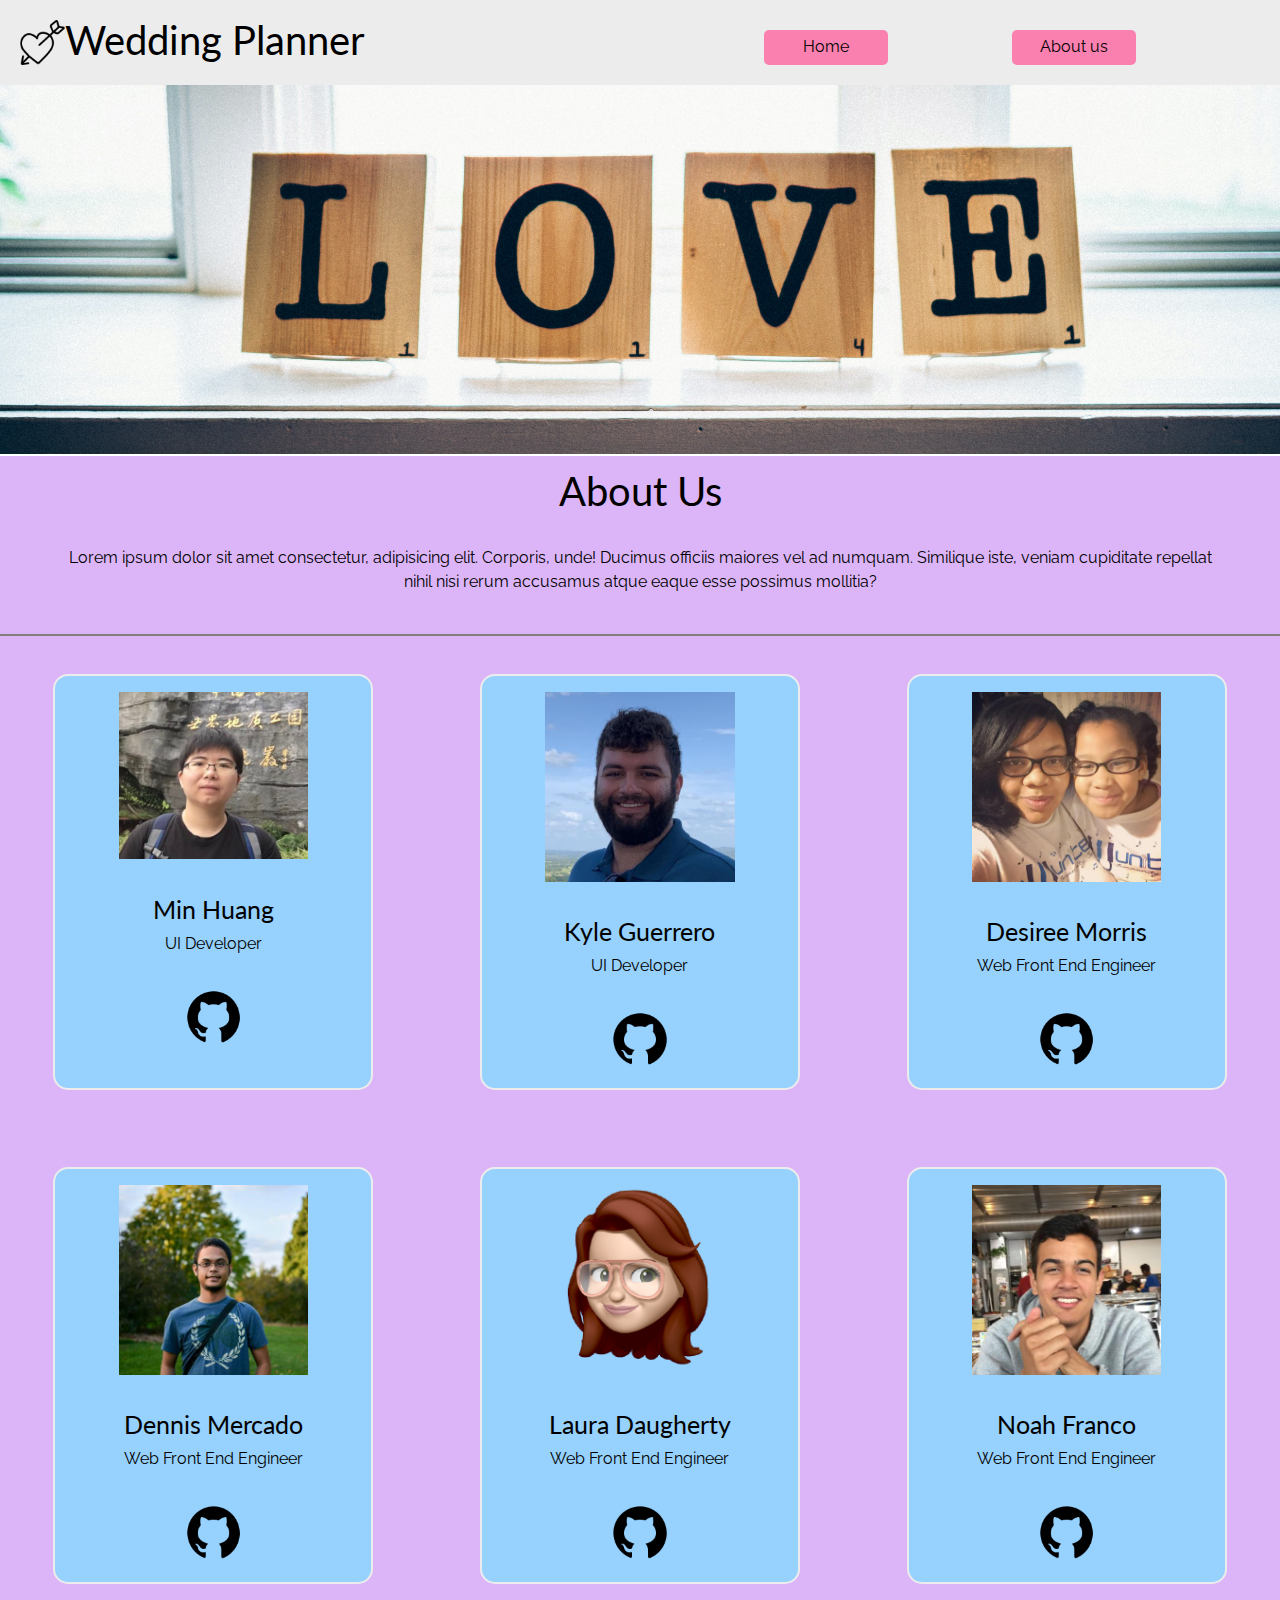
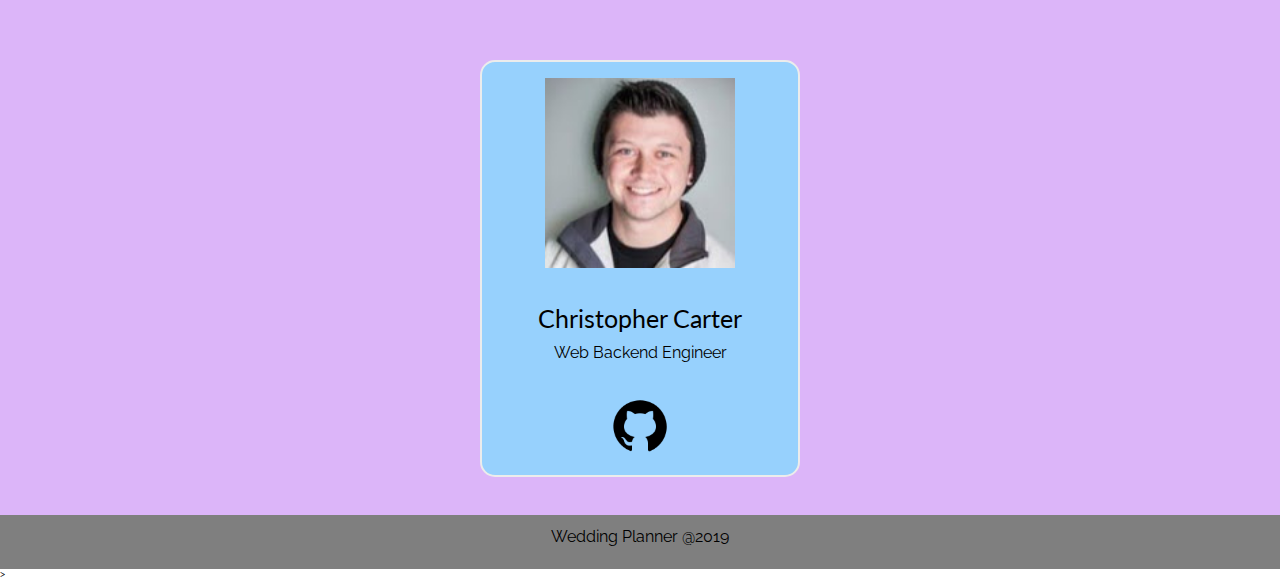
==== about.html @ 47f5aafe "finished about-page desktop version" ====
<!DOCTYPE html>
<html lang="en">

<head>
    <meta charset="UTF-8">
    <meta name="viewport" content="width=device-width, initial-scale=1.0">
    <meta http-equiv="X-UA-Compatible" content="ie=edge">
    <link href="https://fonts.googleapis.com/css?family=Lato|Raleway&display=swap" rel="stylesheet">
    <link href="css/index.css" rel="stylesheet">
    <title>Wedding Planner</title>
</head>

<body>
    <div class="container home">
        <div class="navigation">
            <div class="nav_title">
                <img src="img/heart_icon.png" alt="heart_icon">
                <h1>Wedding Planner</h1>
            </div>
            <nav>
                <a href="index.html">Home</a>
                <a href="about.html">About us</a>
            </nav>

        </div>
        <div class="about-header">
            <img src="img/love.jpg" alt="love">
        </div>
        <div class="about-main">
            <div class="main-text">
            <h1>About Us</h1>
            <p>Lorem ipsum dolor sit amet consectetur, adipisicing elit. Corporis, unde! Ducimus officiis maiores vel ad numquam. Similique iste, veniam cupiditate repellat nihil nisi rerum accusamus atque eaque esse possimus mollitia?</p>
</div>
<div class="main-people">
    <div class="people">
        <img class="people_img" src="img/Min_image.jpg" alt="Min_Huang">
        <div class="people_info">
            <h4>Min Huang</h4>
            <p>UI Developer </p>
        </div>
       <a href="https://github.com/huangm96" target="_blank"><img class="github_icon" src="img/github_img.png" alt="github"></a>
    </div>
    <div class="people">
            <img class="people_img"src="img/Kyle_image.jpg" alt="Kyle_Guerrero">
            <div class="people_info">
                    <h4>Kyle Guerrero</h4>
                    <p>UI Developer </p>
            </div>
            <a href="https://github.com/AceMouty" target="_blank"><img class="github_icon" src="img/github_img.png" alt="github"></a>
        </div>
    <div class="people">
            <img class="people_img"src="img/Desiree_image.jpg" alt="Desiree_Morris">
            <div class="people_info">
                    <h4>Desiree Morris</h4>
                    <p>Web Front End Engineer</p>
            </div>
            <a href="https://github.com/desiquinn" target="_blank"><img class="github_icon" src="img/github_img.png" alt="github"></a>
        </div>
    <div class="people">
            <img class="people_img"src="img/Dennis_image.jpg" alt="Dennis_Mercado">
            <div class="people_info">
                    <h4>Dennis Mercado</h4>
                    <p>Web Front End Engineer</p>
            </div>
            <a href="https://github.com/denmercs" target="_blank"><img class="github_icon" src="img/github_img.png" alt="github"></a>
        </div>
    <div class="people">
            <img class="people_img"src="img/Laura_image.png" alt="Laura_Daugherty">
            <div class="people_info">
                    <h4>Laura Daugherty</h4>
                    <p>Web Front End Engineer</p>
            </div>
            <a href="https://github.com/laura-daugherty" target="_blank"><img class="github_icon" src="img/github_img.png" alt="github"></a>
        </div>
        <div class="people">
                <img class="people_img"src="img/Noah_image.jpg" alt="Noah_Franco">
                <div class="people_info">
                        <h4>Noah Franco</h4>
                        <p>Web Front End Engineer</p>
                </div>
                <a href="https://github.com/noahfranco" target="_blank"><img class="github_icon" src="img/github_img.png" alt="github"></a>
            </div>
    <div class="people">
            <img class="people_img"src="img/Chris_image.jpg" alt="Chris_Carter">
            <div class="people_info">
                    <h4>Christopher Carter</h4>
                    <p>Web Backend Engineer</p>
            </div>
            <a href="https://github.com/ChrisJCarter91" target="_blank"><img class="github_icon" src="img/github_img.png" alt="github"></a>
        </div>
</div>
        </div>
        <footer>

            <p>Wedding Planner @2019</p>
        </footer>>














    </div>
</body>

</html>
---- css/index.css ----
/* http://meyerweb.com/eric/tools/css/reset/ 
   v2.0 | 20110126
   License: none (public domain)
*/
html,
body,
div,
span,
applet,
object,
iframe,
h1,
h2,
h3,
h4,
h5,
h6,
p,
blockquote,
pre,
a,
abbr,
acronym,
address,
big,
cite,
code,
del,
dfn,
em,
img,
ins,
kbd,
q,
s,
samp,
small,
strike,
strong,
sub,
sup,
tt,
var,
b,
u,
i,
center,
dl,
dt,
dd,
ol,
ul,
li,
fieldset,
form,
label,
legend,
table,
caption,
tbody,
tfoot,
thead,
tr,
th,
td,
article,
aside,
canvas,
details,
embed,
figure,
figcaption,
footer,
header,
hgroup,
menu,
nav,
output,
ruby,
section,
summary,
time,
mark,
audio,
video {
  margin: 0;
  padding: 0;
  border: 0;
  font-size: 100%;
  font: inherit;
  vertical-align: baseline;
}
/* HTML5 display-role reset for older browsers */
article,
aside,
details,
figcaption,
figure,
footer,
header,
hgroup,
menu,
nav,
section {
  display: block;
}
body {
  line-height: 1;
}
ol,
ul {
  list-style: none;
}
blockquote,
q {
  quotes: none;
}
blockquote:before,
blockquote:after,
q:before,
q:after {
  content: '';
  content: none;
}
table {
  border-collapse: collapse;
  border-spacing: 0;
}
* {
  box-sizing: border-box;
}
html {
  font-size: 62.5%;
}
html,
body {
  font-family: 'Raleway', sans-serif;
}
h1,
h2,
h3,
h4,
h5 {
  font-family: 'Lato', sans-serif;
}
h1 {
  font-size: 4rem;
}
h2 {
  font-size: 3.2rem;
  padding-bottom: 10px;
}
h4 {
  font-size: 2.5rem;
  padding-bottom: 10px;
}
p {
  line-height: 1.5;
  font-size: 1.6rem;
  padding-bottom: 10px;
}
a {
  line-height: 1.5;
  font-size: 1.6rem;
  text-decoration: none;
  color: black;
}
img {
  max-width: 100%;
  height: auto;
}
.container {
  max-width: 100vw;
}
.navigation {
  padding: 20px ;
  display: flex;
  background: #ECECEC;
  justify-content: space-between;
}
@media (max-width: 800px) {
  .navigation {
    flex-direction: column;
  }
}
.navigation .nav_title {
  width: 50%;
  display: flex;
}
@media (max-width: 800px) {
  .navigation .nav_title {
    width: 100%;
    justify-content: center;
  }
}
.navigation .nav_title img {
  width: 45px;
  height: 45px;
}
.navigation nav {
  width: 50%;
  padding: 10px 0 0 0;
  display: flex;
  justify-content: space-evenly;
}
.navigation nav a {
  width: 20%;
  background-color: #FA80AF;
  color: black;
  font-size: 1.6rem;
  padding: 5px 0;
  border-radius: 5px;
  text-align: center;
}
.navigation nav a:hover {
  background-color: black;
  color: #FA80AF;
}
@media (max-width: 800px) {
  .navigation nav {
    width: 100%;
  }
  .navigation nav a {
    width: 35%;
  }
}
footer {
  text-align: center;
  background: #7F7F7F;
  padding: 10px 0;
}
.header_content {
  height: 80vh;
  background-image: url("../img/rings_flower.jpg");
  background-repeat: no-repeat;
  background-size: cover;
  background-position: center;
  display: flex;
  flex-direction: column;
  justify-content: space-evenly;
  align-items: center;
}
@media (max-width: 500px) {
  .header_content {
    width: 100%;
    height: 60vh;
  }
}
.header_content .header_content_text {
  width: 60%;
}
@media (max-width: 500px) {
  .header_content .header_content_text {
    width: 100%;
  }
}
.header_content .header_content_text h1 {
  font-size: 7rem;
  text-align: center;
}
@media (max-width: 500px) {
  .header_content .header_content_text h1 {
    display: none;
  }
}
.header_content .header_content_text h4 {
  text-align: center;
  padding: 50px 5px 20px 5px;
}
@media (max-width: 500px) {
  .header_content .header_content_text h4 {
    font-size: 2rem;
    padding: 20px 20px 20px 50px;
  }
}
.header_content .header_button {
  width: 100%;
}
@media (max-width: 500px) {
  .header_content .header_button {
    width: 100%;
    padding: 0 0 20px 0;
  }
}
.header_content .header_button nav {
  display: flex;
  justify-content: center;
}
.header_content .header_button nav .header_button {
  width: 30%;
  background-color: #FA80AF;
  color: black;
  font-size: 1.6rem;
  padding: 5px 0;
  border-radius: 5px;
  text-align: center;
}
.header_content .header_button nav .header_button:hover {
  background-color: black;
  color: #FA80AF;
}
@media (max-width: 500px) {
  .header_content .header_button nav .header_button {
    width: 50%;
  }
}
.main_content {
  display: flex;
}
@media (max-width: 800px) {
  .main_content {
    flex-direction: column;
  }
}
.main_content p {
  text-align: center;
}
.main_content .planner_content {
  width: 50vw;
  background: #97D1FD;
}
@media (max-width: 800px) {
  .main_content .planner_content {
    width: 100%;
  }
}
.main_content .couples_content {
  width: 50vw;
  background: #DCB5F9;
}
@media (max-width: 800px) {
  .main_content .couples_content {
    width: 100%;
  }
}
.main_content h2 {
  text-align: center;
  padding: 30px 0;
}
.main_content p {
  padding: 0 40px;
}
.main_content h4 {
  padding: 15px 0 10px 40px;
}
.main_content .feature_list {
  padding: 0 0 10px 0;
  display: flex;
  justify-content: space-evenly;
}
.main_content .feature_list li {
  font-size: 2rem;
  list-style-type: circle;
}
@media (max-width: 500px) {
  .main_content .feature_list {
    flex-direction: column;
    align-items: center;
  }
}
.main_content img {
  width: 50%;
  margin: 20px 25%;
}
@media (max-width: 500px) {
  .main_content img {
    width: 80%;
    margin: 20px 10%;
  }
}
.main_content .feature_button_p {
  display: none;
}
@media (max-width: 800px) {
  .main_content .feature_button_p {
    display: block;
    width: 80%;
    margin: 5px auto 20px auto;
    background-color: black;
    color: #DCB5F9;
    font-size: 1.6rem;
    padding: 5px 0;
    border-radius: 5px;
    text-align: center;
  }
  .main_content .feature_button_p:hover {
    background-color: #DCB5F9;
    color: black;
  }
}
.main_content .feature_button_c {
  display: none;
}
@media (max-width: 800px) {
  .main_content .feature_button_c {
    display: block;
    width: 80%;
    margin: 5px auto 20px auto;
    background-color: black;
    color: #97D1FD;
    font-size: 1.6rem;
    padding: 5px 0;
    border-radius: 5px;
    text-align: center;
  }
  .main_content .feature_button_c:hover {
    background-color: #97D1FD;
    color: black;
  }
}
.bottom_content {
  background: linear-gradient(90deg, #97D1FD 50%, rgba(0, 0, 0, 0) 30%), #DCB5F9;
  padding: 10px 0 20px 0;
}
@media (max-width: 800px) {
  .bottom_content {
    display: none;
  }
}
.bottom_content .bottom_button {
  width: 30%;
  margin: 0 auto ;
  background-color: #FA80AF;
  color: black;
  font-size: 1.6rem;
  padding: 5px 0;
  border-radius: 5px;
  text-align: center;
}
.bottom_content .bottom_button:hover {
  background-color: black;
  color: #FA80AF;
}
.about-main {
  background: #DCB5F9;
}
.main-text {
  border-bottom: 2px solid #7F7F7F;
}
.main-text h1 {
  text-align: center;
  padding: 15px 0;
}
.main-text p {
  text-align: center;
  padding: 20px 5% 40px 5%;
}
.main-people {
  display: flex;
  flex-wrap: wrap;
  justify-content: space-around;
}
.main-people .people_img {
  width: 60%;
  margin: 5% 20%;
}
.main-people .github_icon {
  width: 20%;
  margin: 0 40% 10px 40%;
}
.people {
  width: 25%;
  margin: 3% 3%;
  display: column;
  border: 2px solid #ECECEC;
  border-radius: 15px;
  background: #97D1FD;
}
.people_info {
  padding: 20px 0;
}
.people_info h4 {
  text-align: center;
}
.people_info p {
  text-align: center;
}
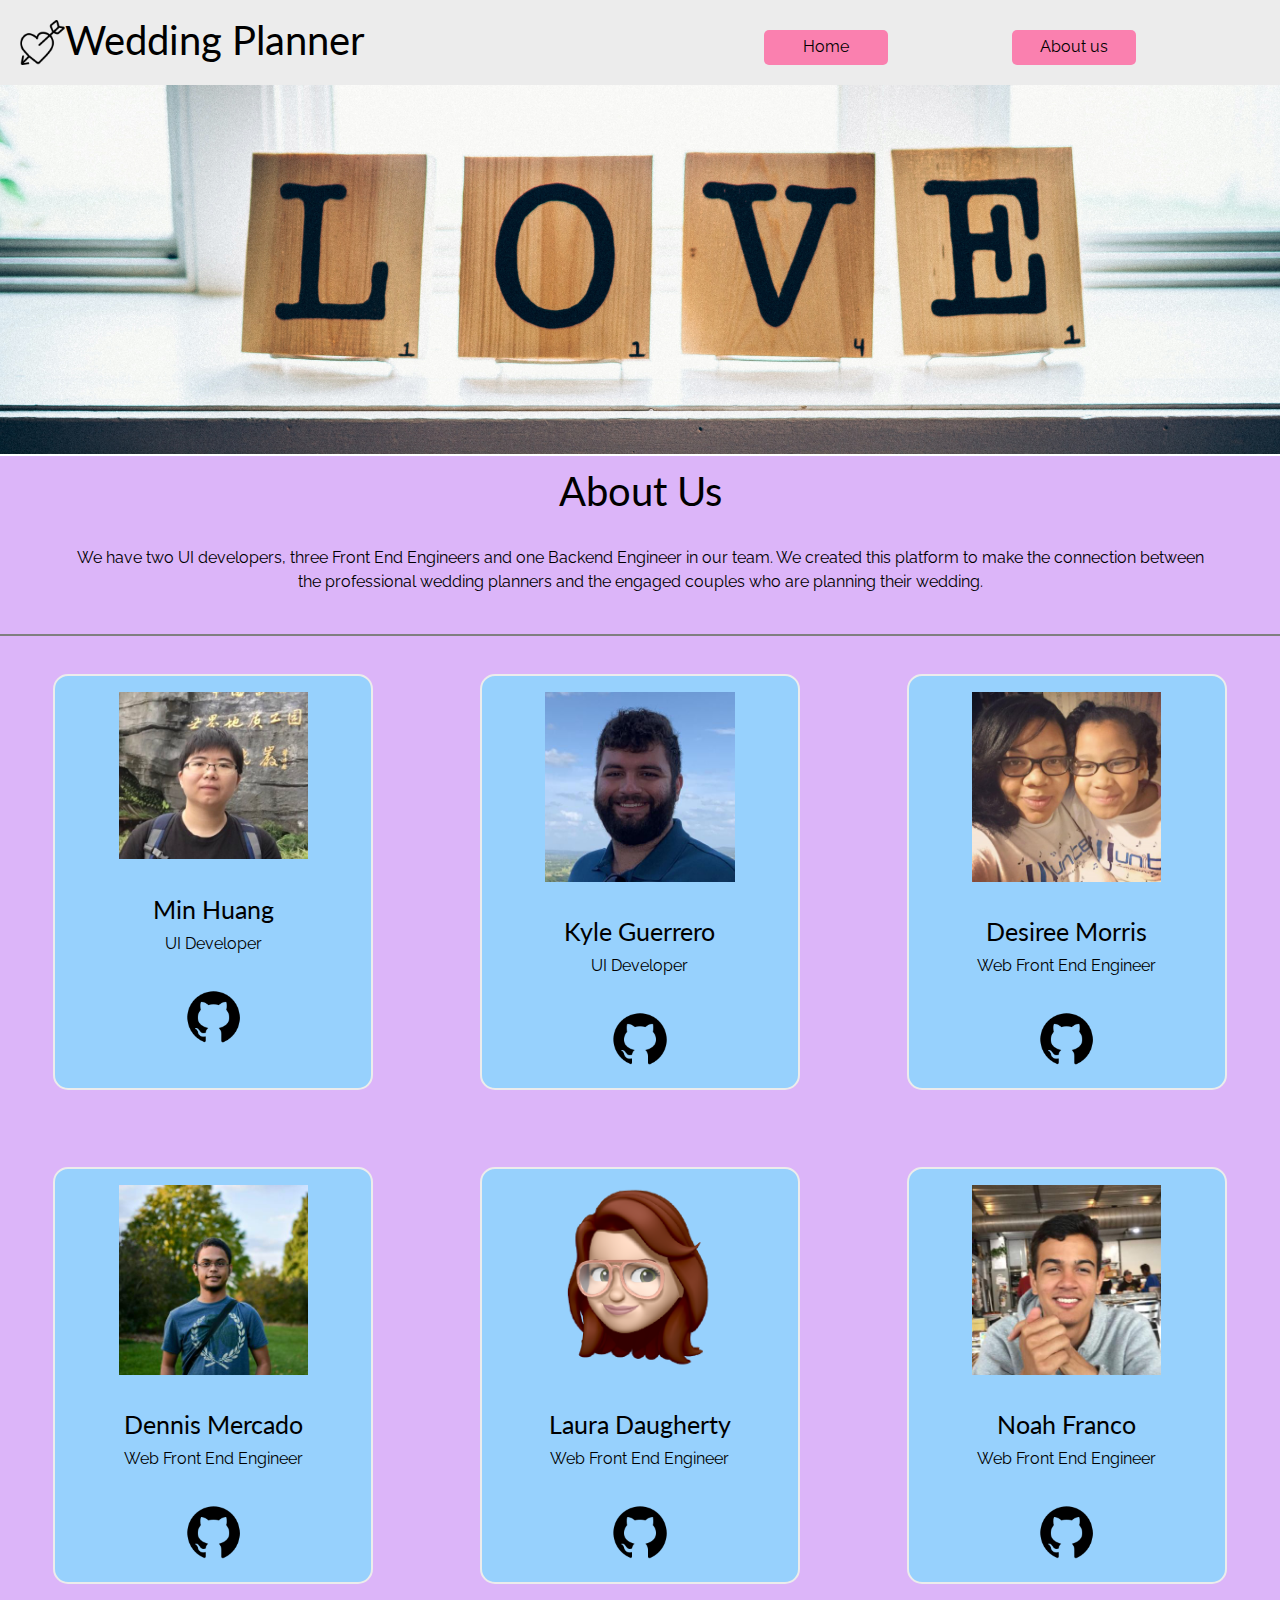
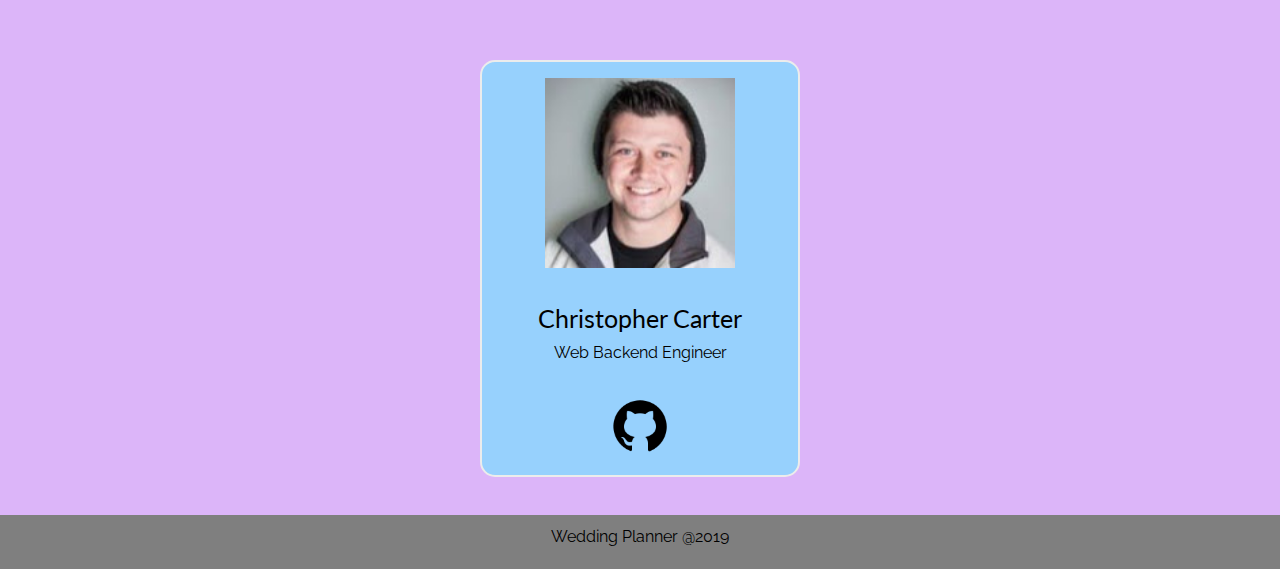
==== commit e029867b: "added comments" ====
--- a/about.html
+++ b/about.html
@@ -12,6 +12,7 @@
 
 <body>
     <div class="container home">
+        <!--Navigation-->
         <div class="navigation">
             <div class="nav_title">
                 <img src="img/heart_icon.png" alt="heart_icon">
@@ -23,90 +24,90 @@
             </nav>
 
         </div>
+        <!--header img-->
         <div class="about-header">
             <img src="img/love.jpg" alt="love">
         </div>
+        <!--main content-->
         <div class="about-main">
+            <!--main content text-->
             <div class="main-text">
-            <h1>About Us</h1>
-            <p>Lorem ipsum dolor sit amet consectetur, adipisicing elit. Corporis, unde! Ducimus officiis maiores vel ad numquam. Similique iste, veniam cupiditate repellat nihil nisi rerum accusamus atque eaque esse possimus mollitia?</p>
-</div>
-<div class="main-people">
-    <div class="people">
-        <img class="people_img" src="img/Min_image.jpg" alt="Min_Huang">
-        <div class="people_info">
-            <h4>Min Huang</h4>
-            <p>UI Developer </p>
-        </div>
-       <a href="https://github.com/huangm96" target="_blank"><img class="github_icon" src="img/github_img.png" alt="github"></a>
-    </div>
-    <div class="people">
-            <img class="people_img"src="img/Kyle_image.jpg" alt="Kyle_Guerrero">
-            <div class="people_info">
-                    <h4>Kyle Guerrero</h4>
-                    <p>UI Developer </p>
+                <h1>About Us</h1>
+                <p>We have two UI developers, three Front End Engineers and one Backend Engineer in our team. We created
+                    this platform to make the connection between the professional wedding planners and the engaged
+                    couples who are planning their wedding. </p>
             </div>
-            <a href="https://github.com/AceMouty" target="_blank"><img class="github_icon" src="img/github_img.png" alt="github"></a>
-        </div>
-    <div class="people">
-            <img class="people_img"src="img/Desiree_image.jpg" alt="Desiree_Morris">
-            <div class="people_info">
-                    <h4>Desiree Morris</h4>
-                    <p>Web Front End Engineer</p>
-            </div>
-            <a href="https://github.com/desiquinn" target="_blank"><img class="github_icon" src="img/github_img.png" alt="github"></a>
-        </div>
-    <div class="people">
-            <img class="people_img"src="img/Dennis_image.jpg" alt="Dennis_Mercado">
-            <div class="people_info">
-                    <h4>Dennis Mercado</h4>
-                    <p>Web Front End Engineer</p>
-            </div>
-            <a href="https://github.com/denmercs" target="_blank"><img class="github_icon" src="img/github_img.png" alt="github"></a>
-        </div>
-    <div class="people">
-            <img class="people_img"src="img/Laura_image.png" alt="Laura_Daugherty">
-            <div class="people_info">
-                    <h4>Laura Daugherty</h4>
-                    <p>Web Front End Engineer</p>
-            </div>
-            <a href="https://github.com/laura-daugherty" target="_blank"><img class="github_icon" src="img/github_img.png" alt="github"></a>
-        </div>
-        <div class="people">
-                <img class="people_img"src="img/Noah_image.jpg" alt="Noah_Franco">
-                <div class="people_info">
+            <!--people section-->
+            <div class="main-people">
+                <div class="people">
+                    <img class="people_img" src="img/Min_image.jpg" alt="Min_Huang">
+                    <div class="people_info">
+                        <h4>Min Huang</h4>
+                        <p>UI Developer </p>
+                    </div>
+                    <a href="https://github.com/huangm96" target="_blank"><img class="github_icon"
+                            src="img/github_img.png" alt="github"></a>
+                </div>
+                <div class="people">
+                    <img class="people_img" src="img/Kyle_image.jpg" alt="Kyle_Guerrero">
+                    <div class="people_info">
+                        <h4>Kyle Guerrero</h4>
+                        <p>UI Developer </p>
+                    </div>
+                    <a href="https://github.com/AceMouty" target="_blank"><img class="github_icon"
+                            src="img/github_img.png" alt="github"></a>
+                </div>
+                <div class="people">
+                    <img class="people_img" src="img/Desiree_image.jpg" alt="Desiree_Morris">
+                    <div class="people_info">
+                        <h4>Desiree Morris</h4>
+                        <p>Web Front End Engineer</p>
+                    </div>
+                    <a href="https://github.com/desiquinn" target="_blank"><img class="github_icon"
+                            src="img/github_img.png" alt="github"></a>
+                </div>
+                <div class="people">
+                    <img class="people_img" src="img/Dennis_image.jpg" alt="Dennis_Mercado">
+                    <div class="people_info">
+                        <h4>Dennis Mercado</h4>
+                        <p>Web Front End Engineer</p>
+                    </div>
+                    <a href="https://github.com/denmercs" target="_blank"><img class="github_icon"
+                            src="img/github_img.png" alt="github"></a>
+                </div>
+                <div class="people">
+                    <img class="people_img" src="img/Laura_image.png" alt="Laura_Daugherty">
+                    <div class="people_info">
+                        <h4>Laura Daugherty</h4>
+                        <p>Web Front End Engineer</p>
+                    </div>
+                    <a href="https://github.com/laura-daugherty" target="_blank"><img class="github_icon"
+                            src="img/github_img.png" alt="github"></a>
+                </div>
+                <div class="people">
+                    <img class="people_img" src="img/Noah_image.jpg" alt="Noah_Franco">
+                    <div class="people_info">
                         <h4>Noah Franco</h4>
                         <p>Web Front End Engineer</p>
+                    </div>
+                    <a href="https://github.com/noahfranco" target="_blank"><img class="github_icon"
+                            src="img/github_img.png" alt="github"></a>
                 </div>
-                <a href="https://github.com/noahfranco" target="_blank"><img class="github_icon" src="img/github_img.png" alt="github"></a>
+                <div class="people">
+                    <img class="people_img" src="img/Chris_image.jpg" alt="Chris_Carter">
+                    <div class="people_info">
+                        <h4>Christopher Carter</h4>
+                        <p>Web Backend Engineer</p>
+                    </div>
+                    <a href="https://github.com/ChrisJCarter91" target="_blank"><img class="github_icon"
+                            src="img/github_img.png" alt="github"></a>
+                </div>
             </div>
-    <div class="people">
-            <img class="people_img"src="img/Chris_image.jpg" alt="Chris_Carter">
-            <div class="people_info">
-                    <h4>Christopher Carter</h4>
-                    <p>Web Backend Engineer</p>
-            </div>
-            <a href="https://github.com/ChrisJCarter91" target="_blank"><img class="github_icon" src="img/github_img.png" alt="github"></a>
-        </div>
-</div>
         </div>
         <footer>
 
             <p>Wedding Planner @2019</p>
-        </footer>>
-
-
-
-
-
-
-
-
-
-
-
-
-
+        </footer>
 
     </div>
 </body>
--- a/css/index.css
+++ b/css/index.css
@@ -193,6 +193,11 @@
     justify-content: center;
   }
 }
+@media (max-width: 500px) {
+  .navigation .nav_title h1 {
+    font-size: 3.5rem;
+  }
+}
 .navigation .nav_title img {
   width: 45px;
   height: 45px;
@@ -466,6 +471,16 @@
   border-radius: 15px;
   background: #97D1FD;
 }
+@media (max-width: 800px) {
+  .people {
+    width: 40%;
+  }
+}
+@media (max-width: 500px) {
+  .people {
+    width: 80%;
+  }
+}
 .people_info {
   padding: 20px 0;
 }
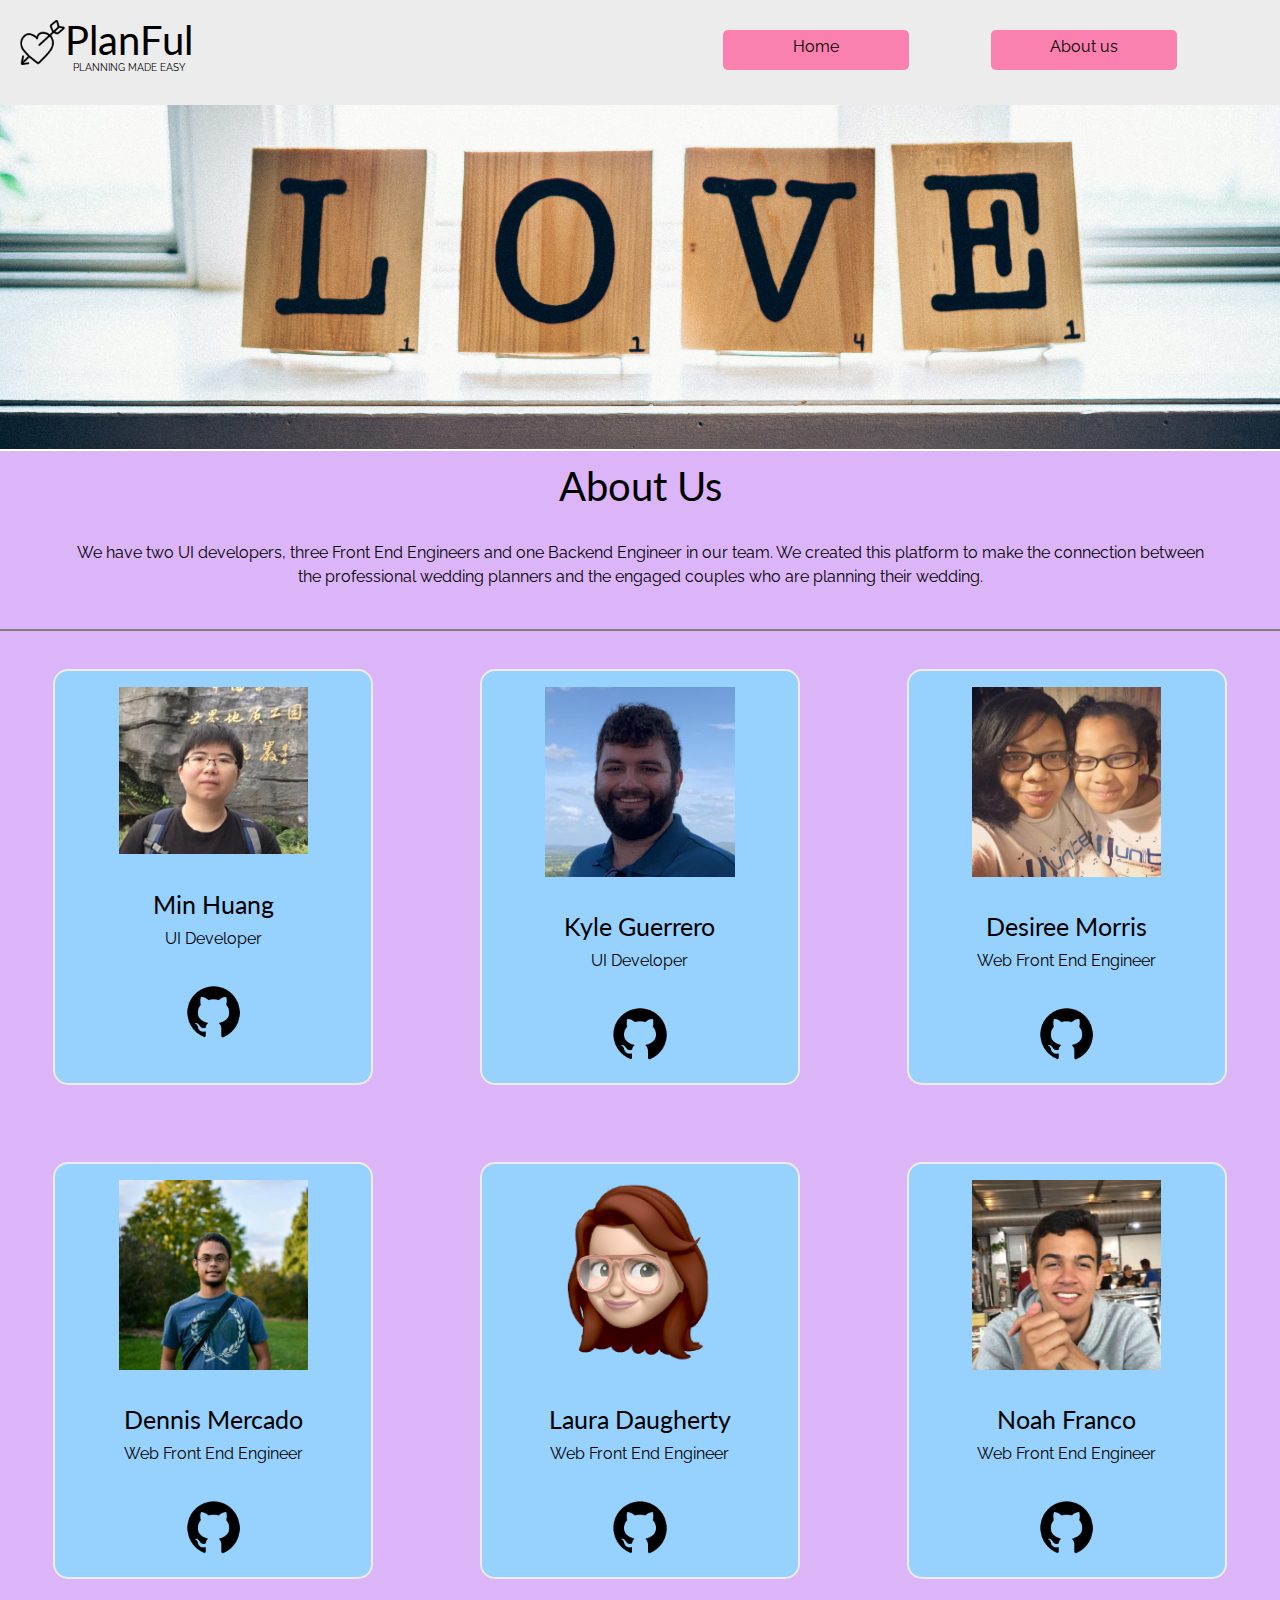
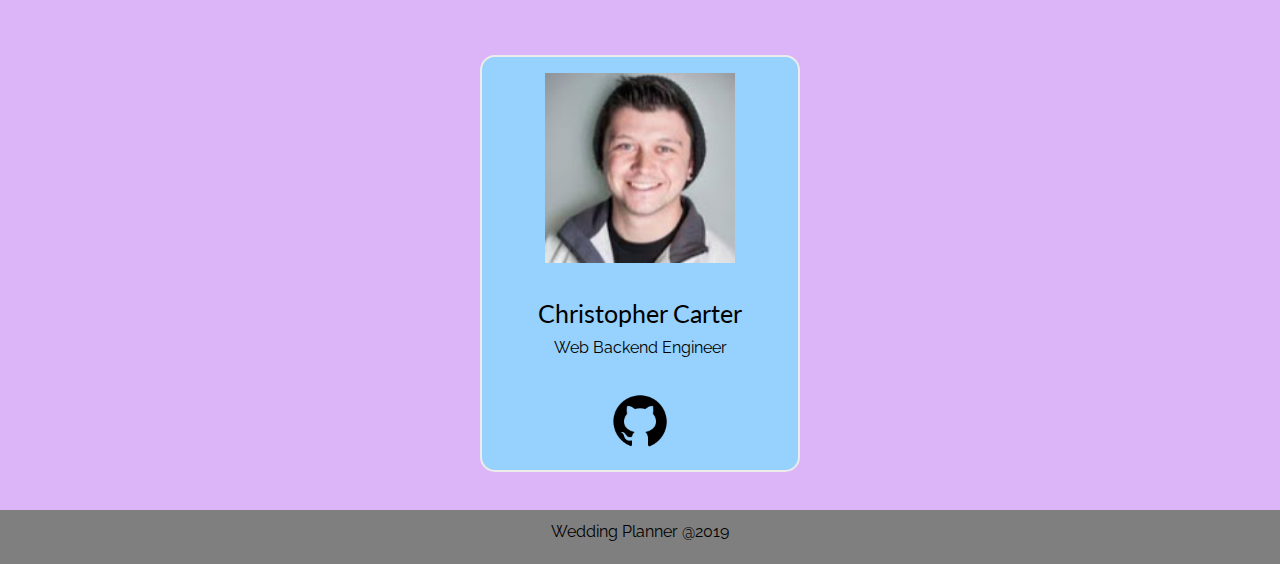
==== commit 1495244a: "fixed nav" ====
--- a/about.html
+++ b/about.html
@@ -16,7 +16,10 @@
         <div class="navigation">
             <div class="nav_title">
                 <img src="img/heart_icon.png" alt="heart_icon">
-                <h1>Wedding Planner</h1>
+                <div class="logo-text">
+                    <h1>PlanFul</h1>
+                    <p>PLANNING MADE EASY</p>
+                </div>
             </div>
             <nav>
                 <a href="index.html">Home</a>
@@ -39,7 +42,7 @@
             </div>
             <!--people section-->
             <div class="main-people">
-                <div class="people">
+                <div class="people Min">
                     <img class="people_img" src="img/Min_image.jpg" alt="Min_Huang">
                     <div class="people_info">
                         <h4>Min Huang</h4>
@@ -48,7 +51,7 @@
                     <a href="https://github.com/huangm96" target="_blank"><img class="github_icon"
                             src="img/github_img.png" alt="github"></a>
                 </div>
-                <div class="people">
+                <div class="people Kyle">
                     <img class="people_img" src="img/Kyle_image.jpg" alt="Kyle_Guerrero">
                     <div class="people_info">
                         <h4>Kyle Guerrero</h4>
@@ -57,7 +60,7 @@
                     <a href="https://github.com/AceMouty" target="_blank"><img class="github_icon"
                             src="img/github_img.png" alt="github"></a>
                 </div>
-                <div class="people">
+                <div class="people Desiree">
                     <img class="people_img" src="img/Desiree_image.jpg" alt="Desiree_Morris">
                     <div class="people_info">
                         <h4>Desiree Morris</h4>
@@ -66,7 +69,7 @@
                     <a href="https://github.com/desiquinn" target="_blank"><img class="github_icon"
                             src="img/github_img.png" alt="github"></a>
                 </div>
-                <div class="people">
+                <div class="people Dennis">
                     <img class="people_img" src="img/Dennis_image.jpg" alt="Dennis_Mercado">
                     <div class="people_info">
                         <h4>Dennis Mercado</h4>
@@ -75,7 +78,7 @@
                     <a href="https://github.com/denmercs" target="_blank"><img class="github_icon"
                             src="img/github_img.png" alt="github"></a>
                 </div>
-                <div class="people">
+                <div class="people Laura">
                     <img class="people_img" src="img/Laura_image.png" alt="Laura_Daugherty">
                     <div class="people_info">
                         <h4>Laura Daugherty</h4>
@@ -84,7 +87,7 @@
                     <a href="https://github.com/laura-daugherty" target="_blank"><img class="github_icon"
                             src="img/github_img.png" alt="github"></a>
                 </div>
-                <div class="people">
+                <div class="people Noah">
                     <img class="people_img" src="img/Noah_image.jpg" alt="Noah_Franco">
                     <div class="people_info">
                         <h4>Noah Franco</h4>
@@ -93,7 +96,7 @@
                     <a href="https://github.com/noahfranco" target="_blank"><img class="github_icon"
                             src="img/github_img.png" alt="github"></a>
                 </div>
-                <div class="people">
+                <div class="people Chris">
                     <img class="people_img" src="img/Chris_image.jpg" alt="Chris_Carter">
                     <div class="people_info">
                         <h4>Christopher Carter</h4>
--- a/css/index.css
+++ b/css/index.css
@@ -173,19 +173,27 @@
   max-width: 100vw;
 }
 .navigation {
+  width: 100%;
   padding: 20px ;
   display: flex;
   background: #ECECEC;
   justify-content: space-between;
+  position: fixed;
+  z-index: 999;
 }
 @media (max-width: 800px) {
   .navigation {
+    padding: 10px ;
     flex-direction: column;
   }
 }
 .navigation .nav_title {
   width: 50%;
   display: flex;
+}
+.navigation .nav_title p {
+  font-size: 1rem;
+  text-align: center;
 }
 @media (max-width: 800px) {
   .navigation .nav_title {
@@ -194,8 +202,9 @@
   }
 }
 @media (max-width: 500px) {
-  .navigation .nav_title h1 {
-    font-size: 3.5rem;
+  .navigation .nav_title img {
+    width: 30px;
+    height: 30px;
   }
 }
 .navigation .nav_title img {
@@ -209,6 +218,141 @@
   justify-content: space-evenly;
 }
 .navigation nav a {
+  width: 30%;
+  height: 40px;
+  background-color: #FA80AF;
+  color: black;
+  font-size: 1.6rem;
+  padding: 5px 0;
+  border-radius: 5px;
+  text-align: center;
+}
+.navigation nav a:hover {
+  background-color: black;
+  color: #FA80AF;
+  animation: shake 0.8s;
+  animation-iteration-count: infinite;
+}
+@keyframes shake {
+  0% {
+    transform: translate(1px, 1px) rotate(0deg);
+  }
+  10% {
+    transform: translate(-1px, -2px) rotate(-1deg);
+  }
+  20% {
+    transform: translate(-3px, 0px) rotate(1deg);
+  }
+  30% {
+    transform: translate(3px, 2px) rotate(0deg);
+  }
+  40% {
+    transform: translate(1px, -1px) rotate(1deg);
+  }
+  50% {
+    transform: translate(-1px, 2px) rotate(-1deg);
+  }
+  60% {
+    transform: translate(-3px, 1px) rotate(0deg);
+  }
+  70% {
+    transform: translate(3px, 1px) rotate(-1deg);
+  }
+  80% {
+    transform: translate(-1px, -1px) rotate(1deg);
+  }
+  90% {
+    transform: translate(1px, 2px) rotate(0deg);
+  }
+  100% {
+    transform: translate(1px, -2px) rotate(-1deg);
+  }
+}
+@media (max-width: 800px) {
+  .navigation nav {
+    padding: 0 0 0 0;
+    width: 100%;
+  }
+  .navigation nav a {
+    width: 35%;
+  }
+}
+footer {
+  text-align: center;
+  background: #7F7F7F;
+  padding: 10px 0;
+}
+.header_content {
+  padding: 150px 0 0 0;
+  height: 80vh;
+  background-image: url("../img/rings_flower.jpg");
+  background-repeat: no-repeat;
+  background-size: cover;
+  background-position: center;
+  display: flex;
+  flex-direction: column;
+  justify-content: space-evenly;
+  align-items: center;
+}
+@media (max-width: 800px) {
+  .header_content {
+    height: 100vh;
+    padding: 25vh 0 0 0;
+  }
+}
+@media (max-width: 500px) {
+  .header_content {
+    width: 100%;
+    height: 100vh;
+    padding: 180px 0 0 0;
+  }
+}
+.header_content .header_content_text {
+  width: 60%;
+}
+@media (max-width: 500px) {
+  .header_content .header_content_text {
+    width: 100%;
+  }
+}
+.header_content .header_content_text h1 {
+  font-size: 6rem;
+  text-align: center;
+}
+@media (max-width: 800px) {
+  .header_content .header_content_text h1 {
+    font-size: 4rem;
+  }
+}
+@media (max-width: 500px) {
+  .header_content .header_content_text h1 {
+    display: none;
+  }
+}
+.header_content .header_content_text h4 {
+  text-align: center;
+  padding: 50px 5px 20px 5px;
+}
+@media (max-width: 500px) {
+  .header_content .header_content_text h4 {
+    font-size: 2rem;
+    padding: 20px 20px 20px 50px;
+  }
+}
+.header_content .header_button {
+  width: 100%;
+}
+@media (max-width: 500px) {
+  .header_content .header_button {
+    width: 100%;
+    padding: 0 0 20px 0;
+  }
+}
+.header_content .header_button nav {
+  display: flex;
+  justify-content: center;
+}
+.header_content .header_button nav a {
   width: 20%;
   background-color: #FA80AF;
   color: black;
@@ -217,96 +361,53 @@
   border-radius: 5px;
   text-align: center;
 }
-.navigation nav a:hover {
+.header_content .header_button nav a:hover {
   background-color: black;
   color: #FA80AF;
-}
-@media (max-width: 800px) {
-  .navigation nav {
+  animation: shake 0.8s;
+  animation-iteration-count: infinite;
+}
+@keyframes shake {
+  0% {
+    transform: translate(1px, 1px) rotate(0deg);
+  }
+  10% {
+    transform: translate(-1px, -2px) rotate(-1deg);
+  }
+  20% {
+    transform: translate(-3px, 0px) rotate(1deg);
+  }
+  30% {
+    transform: translate(3px, 2px) rotate(0deg);
+  }
+  40% {
+    transform: translate(1px, -1px) rotate(1deg);
+  }
+  50% {
+    transform: translate(-1px, 2px) rotate(-1deg);
+  }
+  60% {
+    transform: translate(-3px, 1px) rotate(0deg);
+  }
+  70% {
+    transform: translate(3px, 1px) rotate(-1deg);
+  }
+  80% {
+    transform: translate(-1px, -1px) rotate(1deg);
+  }
+  90% {
+    transform: translate(1px, 2px) rotate(0deg);
+  }
+  100% {
+    transform: translate(1px, -2px) rotate(-1deg);
+  }
+}
+@media (max-width: 800px) {
+  .header_content .header_button nav {
     width: 100%;
   }
-  .navigation nav a {
-    width: 35%;
-  }
-}
-footer {
-  text-align: center;
-  background: #7F7F7F;
-  padding: 10px 0;
-}
-.header_content {
-  height: 80vh;
-  background-image: url("../img/rings_flower.jpg");
-  background-repeat: no-repeat;
-  background-size: cover;
-  background-position: center;
-  display: flex;
-  flex-direction: column;
-  justify-content: space-evenly;
-  align-items: center;
-}
-@media (max-width: 500px) {
-  .header_content {
-    width: 100%;
-    height: 60vh;
-  }
-}
-.header_content .header_content_text {
-  width: 60%;
-}
-@media (max-width: 500px) {
-  .header_content .header_content_text {
-    width: 100%;
-  }
-}
-.header_content .header_content_text h1 {
-  font-size: 7rem;
-  text-align: center;
-}
-@media (max-width: 500px) {
-  .header_content .header_content_text h1 {
-    display: none;
-  }
-}
-.header_content .header_content_text h4 {
-  text-align: center;
-  padding: 50px 5px 20px 5px;
-}
-@media (max-width: 500px) {
-  .header_content .header_content_text h4 {
-    font-size: 2rem;
-    padding: 20px 20px 20px 50px;
-  }
-}
-.header_content .header_button {
-  width: 100%;
-}
-@media (max-width: 500px) {
-  .header_content .header_button {
-    width: 100%;
-    padding: 0 0 20px 0;
-  }
-}
-.header_content .header_button nav {
-  display: flex;
-  justify-content: center;
-}
-.header_content .header_button nav .header_button {
-  width: 30%;
-  background-color: #FA80AF;
-  color: black;
-  font-size: 1.6rem;
-  padding: 5px 0;
-  border-radius: 5px;
-  text-align: center;
-}
-.header_content .header_button nav .header_button:hover {
-  background-color: black;
-  color: #FA80AF;
-}
-@media (max-width: 500px) {
-  .header_content .header_button nav .header_button {
-    width: 50%;
+  .header_content .header_button nav a {
+    width: 45%;
   }
 }
 .main_content {
@@ -379,8 +480,14 @@
 @media (max-width: 800px) {
   .main_content .feature_button_p {
     display: block;
+    margin: 5px auto 20px auto;
+  }
+  .main_content .feature_button_p nav {
+    display: flex;
+    justify-content: center;
+  }
+  .main_content .feature_button_p nav a {
     width: 80%;
-    margin: 5px auto 20px auto;
     background-color: black;
     color: #DCB5F9;
     font-size: 1.6rem;
@@ -388,9 +495,46 @@
     border-radius: 5px;
     text-align: center;
   }
-  .main_content .feature_button_p:hover {
+  .main_content .feature_button_p nav a:hover {
     background-color: #DCB5F9;
     color: black;
+    animation: shake 0.8s;
+    animation-iteration-count: infinite;
+  }
+  @keyframes shake {
+    0% {
+      transform: translate(1px, 1px) rotate(0deg);
+    }
+    10% {
+      transform: translate(-1px, -2px) rotate(-1deg);
+    }
+    20% {
+      transform: translate(-3px, 0px) rotate(1deg);
+    }
+    30% {
+      transform: translate(3px, 2px) rotate(0deg);
+    }
+    40% {
+      transform: translate(1px, -1px) rotate(1deg);
+    }
+    50% {
+      transform: translate(-1px, 2px) rotate(-1deg);
+    }
+    60% {
+      transform: translate(-3px, 1px) rotate(0deg);
+    }
+    70% {
+      transform: translate(3px, 1px) rotate(-1deg);
+    }
+    80% {
+      transform: translate(-1px, -1px) rotate(1deg);
+    }
+    90% {
+      transform: translate(1px, 2px) rotate(0deg);
+    }
+    100% {
+      transform: translate(1px, -2px) rotate(-1deg);
+    }
   }
 }
 .main_content .feature_button_c {
@@ -399,8 +543,14 @@
 @media (max-width: 800px) {
   .main_content .feature_button_c {
     display: block;
+    margin: 5px auto 20px auto;
+  }
+  .main_content .feature_button_c nav {
+    display: flex;
+    justify-content: center;
+  }
+  .main_content .feature_button_c nav a {
     width: 80%;
-    margin: 5px auto 20px auto;
     background-color: black;
     color: #97D1FD;
     font-size: 1.6rem;
@@ -408,9 +558,46 @@
     border-radius: 5px;
     text-align: center;
   }
-  .main_content .feature_button_c:hover {
+  .main_content .feature_button_c nav a:hover {
     background-color: #97D1FD;
     color: black;
+    animation: shake 0.8s;
+    animation-iteration-count: infinite;
+  }
+  @keyframes shake {
+    0% {
+      transform: translate(1px, 1px) rotate(0deg);
+    }
+    10% {
+      transform: translate(-1px, -2px) rotate(-1deg);
+    }
+    20% {
+      transform: translate(-3px, 0px) rotate(1deg);
+    }
+    30% {
+      transform: translate(3px, 2px) rotate(0deg);
+    }
+    40% {
+      transform: translate(1px, -1px) rotate(1deg);
+    }
+    50% {
+      transform: translate(-1px, 2px) rotate(-1deg);
+    }
+    60% {
+      transform: translate(-3px, 1px) rotate(0deg);
+    }
+    70% {
+      transform: translate(3px, 1px) rotate(-1deg);
+    }
+    80% {
+      transform: translate(-1px, -1px) rotate(1deg);
+    }
+    90% {
+      transform: translate(1px, 2px) rotate(0deg);
+    }
+    100% {
+      transform: translate(1px, -2px) rotate(-1deg);
+    }
   }
 }
 .bottom_content {
@@ -422,9 +609,12 @@
     display: none;
   }
 }
-.bottom_content .bottom_button {
-  width: 30%;
-  margin: 0 auto ;
+.bottom_content .bottom_button nav {
+  display: flex;
+  justify-content: center;
+}
+.bottom_content .bottom_button nav a {
+  width: 50%;
   background-color: #FA80AF;
   color: black;
   font-size: 1.6rem;
@@ -432,9 +622,59 @@
   border-radius: 5px;
   text-align: center;
 }
-.bottom_content .bottom_button:hover {
+.bottom_content .bottom_button nav a:hover {
   background-color: black;
   color: #FA80AF;
+  animation: shake 0.8s;
+  animation-iteration-count: infinite;
+}
+@keyframes shake {
+  0% {
+    transform: translate(1px, 1px) rotate(0deg);
+  }
+  10% {
+    transform: translate(-1px, -2px) rotate(-1deg);
+  }
+  20% {
+    transform: translate(-3px, 0px) rotate(1deg);
+  }
+  30% {
+    transform: translate(3px, 2px) rotate(0deg);
+  }
+  40% {
+    transform: translate(1px, -1px) rotate(1deg);
+  }
+  50% {
+    transform: translate(-1px, 2px) rotate(-1deg);
+  }
+  60% {
+    transform: translate(-3px, 1px) rotate(0deg);
+  }
+  70% {
+    transform: translate(3px, 1px) rotate(-1deg);
+  }
+  80% {
+    transform: translate(-1px, -1px) rotate(1deg);
+  }
+  90% {
+    transform: translate(1px, 2px) rotate(0deg);
+  }
+  100% {
+    transform: translate(1px, -2px) rotate(-1deg);
+  }
+}
+@media (max-width: 800px) {
+  .bottom_content .bottom_button nav {
+    display: none;
+  }
+}
+.about-header {
+  padding: 80px 0 0 0;
+}
+@media (max-width: 800px) {
+  .about-header {
+    padding: 120px 0 0 0;
+  }
 }
 .about-main {
   background: #DCB5F9;
